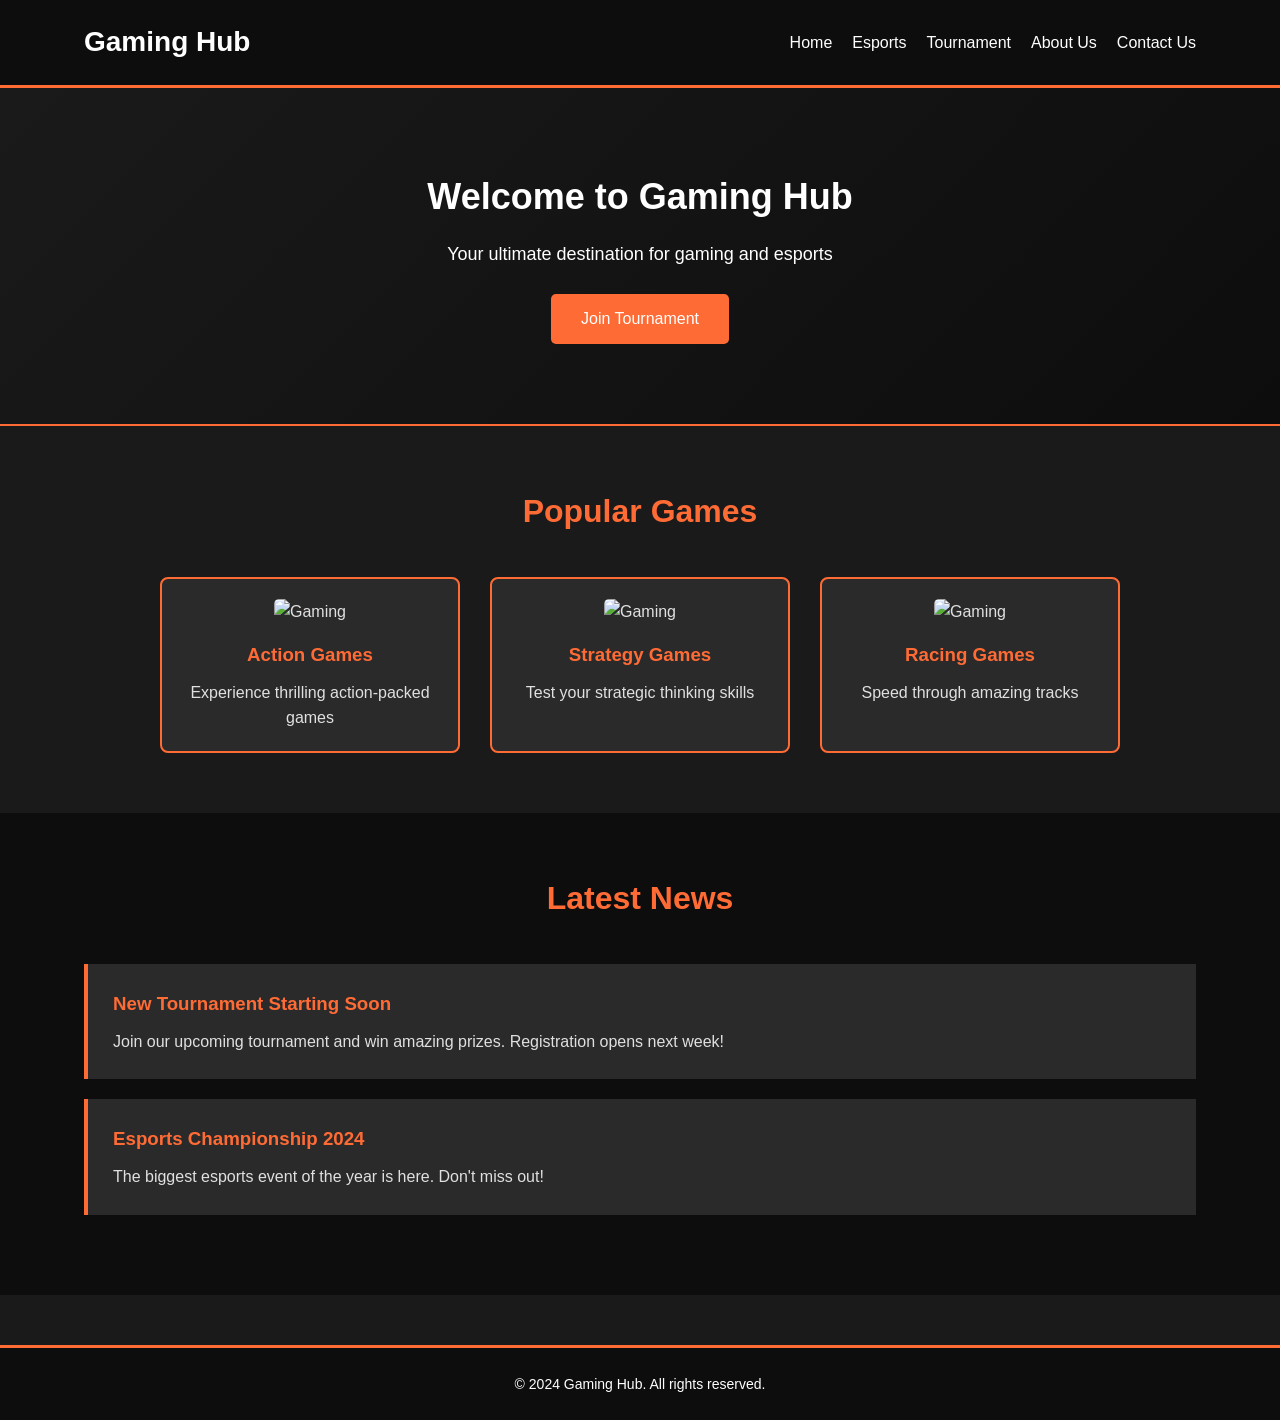
==== index.html @ fb3fbb1e "Project PUBG" ====
<!DOCTYPE html>
<html lang="en">
<head>
    <meta charset="UTF-8">
    <meta name="viewport" content="width=device-width, initial-scale=1.0">
    <title>Gaming Hub - Home</title>
    <link rel="stylesheet" href="style.css">
</head>
<body>
    <header>
        <div class="container">
            <h1>Gaming Hub</h1>
            <nav>
                <ul>
                    <li><a href="index.html">Home</a></li>
                    <li><a href="esports.html">Esports</a></li>
                    <li><a href="tournament.html">Tournament</a></li>
                    <li><a href="about.html">About Us</a></li>
                    <li><a href="contact.html">Contact Us</a></li>
                </ul>
            </nav>
        </div>
    </header>

    <main>
        <section class="hero">
            <div class="container">
                <h2>Welcome to Gaming Hub</h2>
                <p>Your ultimate destination for gaming and esports</p>
                <a href="tournament.html" class="btn">Join Tournament</a>
            </div>
        </section>

        <section class="features">
            <div class="container">
                <h2>Popular Games</h2>
                <div class="games">
                    <div class="game-card">
                        <img src="https://images.unsplash.com/photo-1542751371-adc38448a05e?w=400" alt="Gaming">
                        <h3>Action Games</h3>
                        <p>Experience thrilling action-packed games</p>
                    </div>
                    <div class="game-card">
                        <img src="https://images.unsplash.com/photo-1511512578047-dfb367046420?w=400" alt="Gaming">
                        <h3>Strategy Games</h3>
                        <p>Test your strategic thinking skills</p>
                    </div>
                    <div class="game-card">
                        <img src="https://images.unsplash.com/photo-1493711662062-fa541adb3fc8?w=400" alt="Gaming">
                        <h3>Racing Games</h3>
                        <p>Speed through amazing tracks</p>
                    </div>
                </div>
            </div>
        </section>

        <section class="news">
            <div class="container">
                <h2>Latest News</h2>
                <div class="news-item">
                    <h3>New Tournament Starting Soon</h3>
                    <p>Join our upcoming tournament and win amazing prizes. Registration opens next week!</p>
                </div>
                <div class="news-item">
                    <h3>Esports Championship 2024</h3>
                    <p>The biggest esports event of the year is here. Don't miss out!</p>
                </div>
            </div>
        </section>
    </main>

    <footer>
        <div class="container">
            <p>&copy; 2024 Gaming Hub. All rights reserved.</p>
        </div>
    </footer>
</body>
</html>
---- style.css ----
* {
    margin: 0;
    padding: 0;
    box-sizing: border-box;
}

body {
    font-family: Arial, sans-serif;
    line-height: 1.6;
    color: #e0e0e0;
    background-color: #1a1a1a;
}

.container {
    width: 90%;
    max-width: 1200px;
    margin: 0 auto;
    padding: 0 20px;
}

header {
    background-color: #0d0d0d;
    color: white;
    padding: 20px 0;
    border-bottom: 3px solid #ff6b35;
}

header .container {
    display: flex;
    justify-content: space-between;
    align-items: center;
}

header h1 {
    font-size: 28px;
}

nav ul {
    list-style: none;
    display: flex;
    gap: 20px;
}

nav a {
    color: white;
    text-decoration: none;
    font-size: 16px;
}

nav a:hover {
    color: #ff6b35;
}

.hero {
    background: linear-gradient(135deg, #1a1a1a 0%, #0d0d0d 100%);
    color: white;
    padding: 80px 0;
    text-align: center;
    border-bottom: 2px solid #ff6b35;
}

.hero h2 {
    font-size: 36px;
    margin-bottom: 15px;
}

.hero p {
    font-size: 18px;
    margin-bottom: 25px;
}

.btn {
    display: inline-block;
    background-color: #ff6b35;
    color: white;
    padding: 12px 30px;
    text-decoration: none;
    border-radius: 5px;
    font-size: 16px;
    border: none;
    cursor: pointer;
}

.btn:hover {
    background-color: #ff4500;
    transform: scale(1.05);
}

.features {
    padding: 60px 0;
    background-color: #1a1a1a;
}

.features h2 {
    text-align: center;
    font-size: 32px;
    margin-bottom: 40px;
    color: #ff6b35;
}

.games {
    display: flex;
    gap: 30px;
    flex-wrap: wrap;
    justify-content: center;
}

.game-card {
    background-color: #2a2a2a;
    border: 2px solid #ff6b35;
    border-radius: 8px;
    padding: 20px;
    width: 300px;
    text-align: center;
}

.game-card img {
    width: 100%;
    height: 200px;
    object-fit: cover;
    border-radius: 5px;
    margin-bottom: 15px;
}

.game-card h3 {
    color: #ff6b35;
    margin-bottom: 10px;
}

.news {
    padding: 60px 0;
    background-color: #0d0d0d;
}

.news h2 {
    text-align: center;
    font-size: 32px;
    margin-bottom: 40px;
    color: #ff6b35;
}

.news-item {
    background-color: #2a2a2a;
    padding: 25px;
    margin-bottom: 20px;
    border-left: 4px solid #ff6b35;
}

.news-item h3 {
    color: #ff6b35;
    margin-bottom: 10px;
}

.page-header {
    background: linear-gradient(135deg, #1a1a1a 0%, #0d0d0d 100%);
    color: white;
    padding: 50px 0;
    text-align: center;
    border-bottom: 2px solid #ff6b35;
}

.page-header h2 {
    font-size: 36px;
    margin-bottom: 10px;
}

.esports-content {
    padding: 60px 0;
    background-color: #1a1a1a;
}

.esports-info {
    display: flex;
    gap: 30px;
    margin-bottom: 50px;
    align-items: center;
}

.esports-info img {
    width: 400px;
    height: 300px;
    object-fit: cover;
    border-radius: 8px;
}

.info-text h3 {
    color: #ff6b35;
    font-size: 24px;
    margin-bottom: 15px;
}

.info-text p {
    margin-bottom: 15px;
    line-height: 1.8;
}

.teams h3 {
    text-align: center;
    font-size: 28px;
    margin-bottom: 30px;
    color: #ff6b35;
}

.team-list {
    display: flex;
    gap: 25px;
    justify-content: center;
    flex-wrap: wrap;
}

.team-card {
    background-color: #2a2a2a;
    padding: 20px;
    border-radius: 8px;
    text-align: center;
    width: 250px;
    border: 2px solid #ff6b35;
}

.team-card img {
    width: 100%;
    height: 180px;
    object-fit: cover;
    border-radius: 5px;
    margin-bottom: 15px;
}

.team-card h4 {
    color: #ff6b35;
    margin-bottom: 8px;
}

.cta-section {
    text-align: center;
    padding: 40px 0;
    background-color: #2a2a2a;
    margin-top: 50px;
    border-radius: 8px;
    border: 2px solid #ff6b35;
}

.cta-section h3 {
    font-size: 24px;
    margin-bottom: 15px;
    color: #ff6b35;
}

.tournament-content {
    padding: 60px 0;
    background-color: #1a1a1a;
}

.tournament-list {
    display: flex;
    gap: 30px;
    flex-wrap: wrap;
    justify-content: center;
    margin-bottom: 50px;
}

.tournament-card {
    background-color: #2a2a2a;
    border: 2px solid #ff6b35;
    border-radius: 8px;
    padding: 25px;
    width: 320px;
}

.tournament-card img {
    width: 100%;
    height: 180px;
    object-fit: cover;
    border-radius: 5px;
    margin-bottom: 15px;
}

.tournament-card h3 {
    color: #ff6b35;
    margin-bottom: 15px;
}

.tournament-card p {
    margin-bottom: 10px;
}

.rules-section {
    background-color: #2a2a2a;
    padding: 30px;
    border-radius: 8px;
    max-width: 800px;
    margin: 0 auto;
    border: 2px solid #ff6b35;
}

.rules-section h3 {
    color: #ff6b35;
    font-size: 24px;
    margin-bottom: 20px;
}

.rules-section ul {
    list-style-position: inside;
    line-height: 2;
}

.rules-section li {
    margin-bottom: 10px;
}

.about-content {
    padding: 60px 0;
    background-color: #1a1a1a;
}

.about-section {
    display: flex;
    gap: 30px;
    margin-bottom: 50px;
    align-items: center;
}

.about-section img {
    width: 400px;
    height: 300px;
    object-fit: cover;
    border-radius: 8px;
}

.about-text h3 {
    color: #ff6b35;
    font-size: 24px;
    margin-bottom: 15px;
}

.about-text p {
    margin-bottom: 15px;
    line-height: 1.8;
}

.mission-section {
    background-color: #2a2a2a;
    padding: 30px;
    border-radius: 8px;
    margin-bottom: 50px;
    text-align: center;
    border: 2px solid #ff6b35;
}

.mission-section h3 {
    color: #ff6b35;
    font-size: 24px;
    margin-bottom: 15px;
}

.values h3 {
    text-align: center;
    font-size: 28px;
    margin-bottom: 30px;
    color: #ff6b35;
}

.values-list {
    display: flex;
    gap: 25px;
    justify-content: center;
    flex-wrap: wrap;
}

.value-item {
    background-color: #2a2a2a;
    padding: 25px;
    border-radius: 8px;
    width: 280px;
    text-align: center;
    border: 2px solid #ff6b35;
}

.value-item h4 {
    color: #ff6b35;
    margin-bottom: 10px;
    font-size: 20px;
}

.contact-content {
    padding: 60px 0;
    background-color: #1a1a1a;
}

.contact-wrapper {
    display: flex;
    gap: 40px;
    flex-wrap: wrap;
}

.contact-info {
    flex: 1;
    min-width: 300px;
}

.contact-info h3 {
    color: #ff6b35;
    font-size: 24px;
    margin-bottom: 20px;
}

.contact-info p {
    margin-bottom: 15px;
    line-height: 1.8;
}

.contact-info img {
    width: 100%;
    max-width: 400px;
    height: 250px;
    object-fit: cover;
    border-radius: 8px;
    margin-top: 20px;
}

.contact-form {
    flex: 1;
    min-width: 300px;
    background-color: #2a2a2a;
    padding: 30px;
    border-radius: 8px;
    border: 2px solid #ff6b35;
}

.contact-form h3 {
    color: #ff6b35;
    font-size: 24px;
    margin-bottom: 20px;
}

.form-group {
    margin-bottom: 20px;
}

.form-group label {
    display: block;
    margin-bottom: 8px;
    color: #ff6b35;
    font-weight: bold;
}

.form-group input,
.form-group textarea {
    width: 100%;
    padding: 10px;
    border: 2px solid #ff6b35;
    border-radius: 5px;
    font-size: 16px;
    font-family: Arial, sans-serif;
    background-color: #1a1a1a;
    color: #e0e0e0;
}

.form-group textarea {
    resize: vertical;
}

footer {
    background-color: #0d0d0d;
    color: white;
    text-align: center;
    padding: 25px 0;
    margin-top: 50px;
    border-top: 3px solid #ff6b35;
}

footer p {
    font-size: 14px;
}
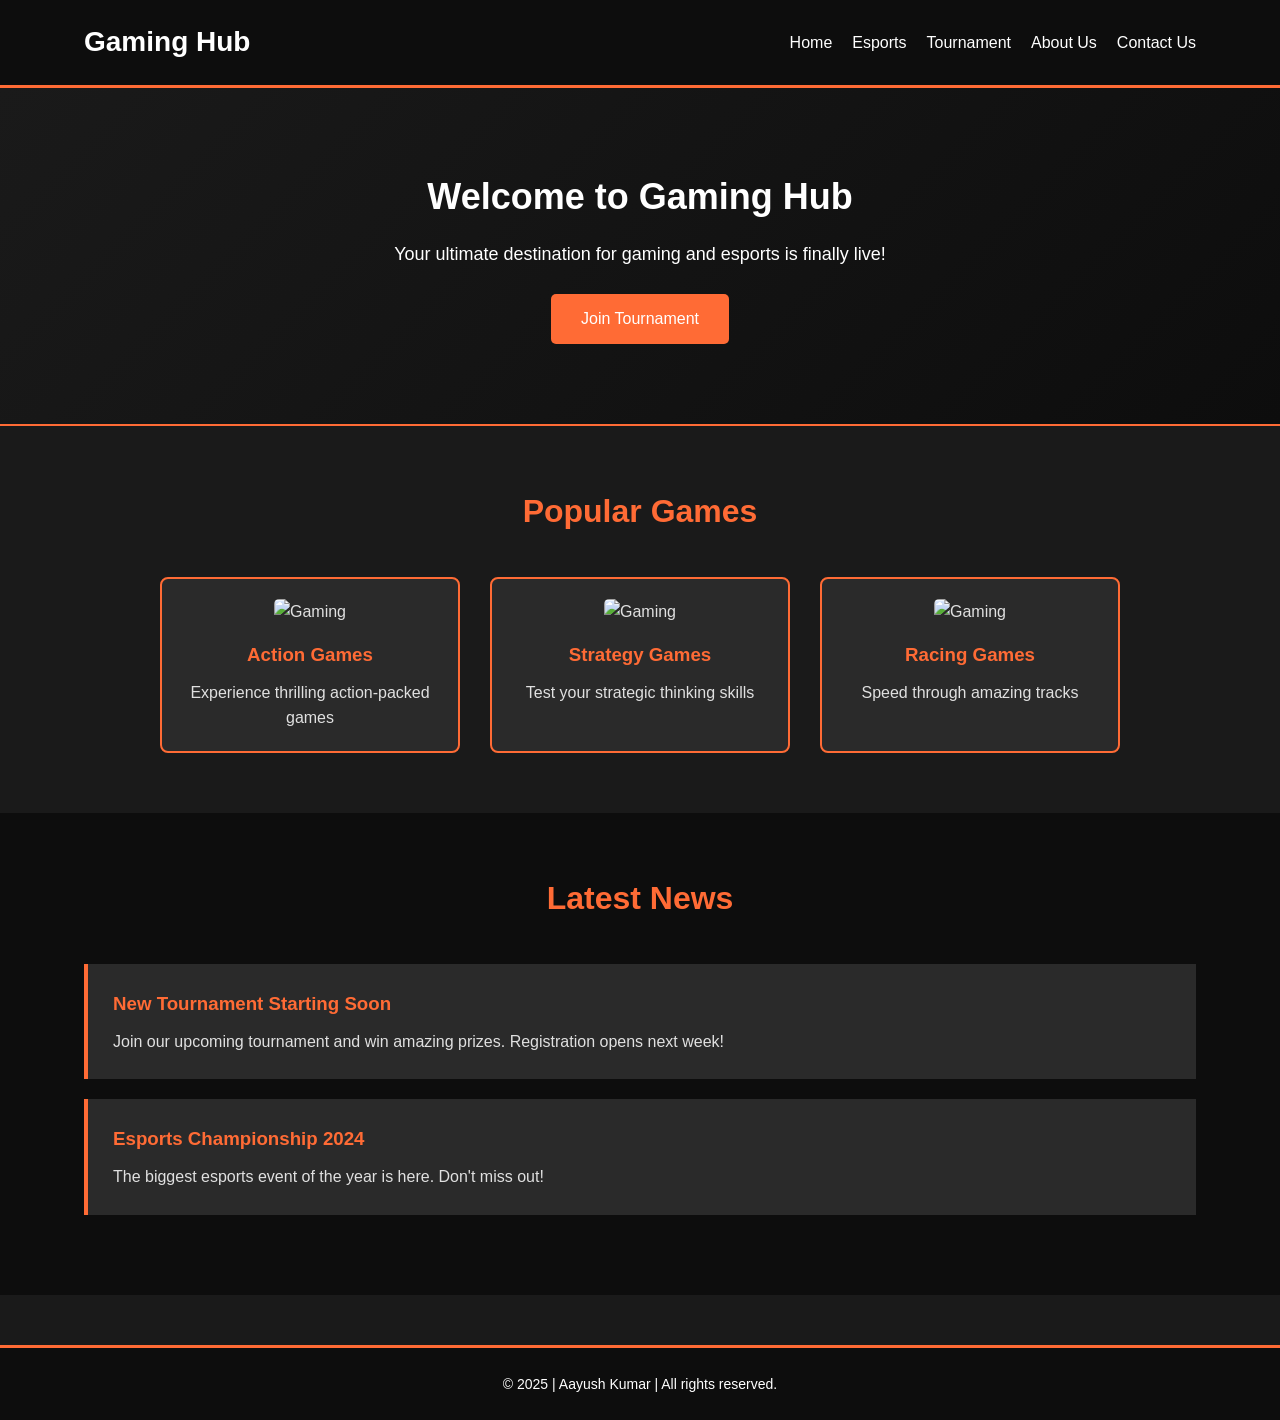
==== commit 00172b95: "Update homepage and contact page styles" ====
--- a/index.html
+++ b/index.html
@@ -26,7 +26,7 @@
         <section class="hero">
             <div class="container">
                 <h2>Welcome to Gaming Hub</h2>
-                <p>Your ultimate destination for gaming and esports</p>
+                <p>Your ultimate destination for gaming and esports is finally live!</p>
                 <a href="tournament.html" class="btn">Join Tournament</a>
             </div>
         </section>
@@ -71,7 +71,7 @@
 
     <footer>
         <div class="container">
-            <p>&copy; 2024 Gaming Hub. All rights reserved.</p>
+            <p>&copy; 2025 | Aayush Kumar | All rights reserved.</p>
         </div>
     </footer>
 </body>
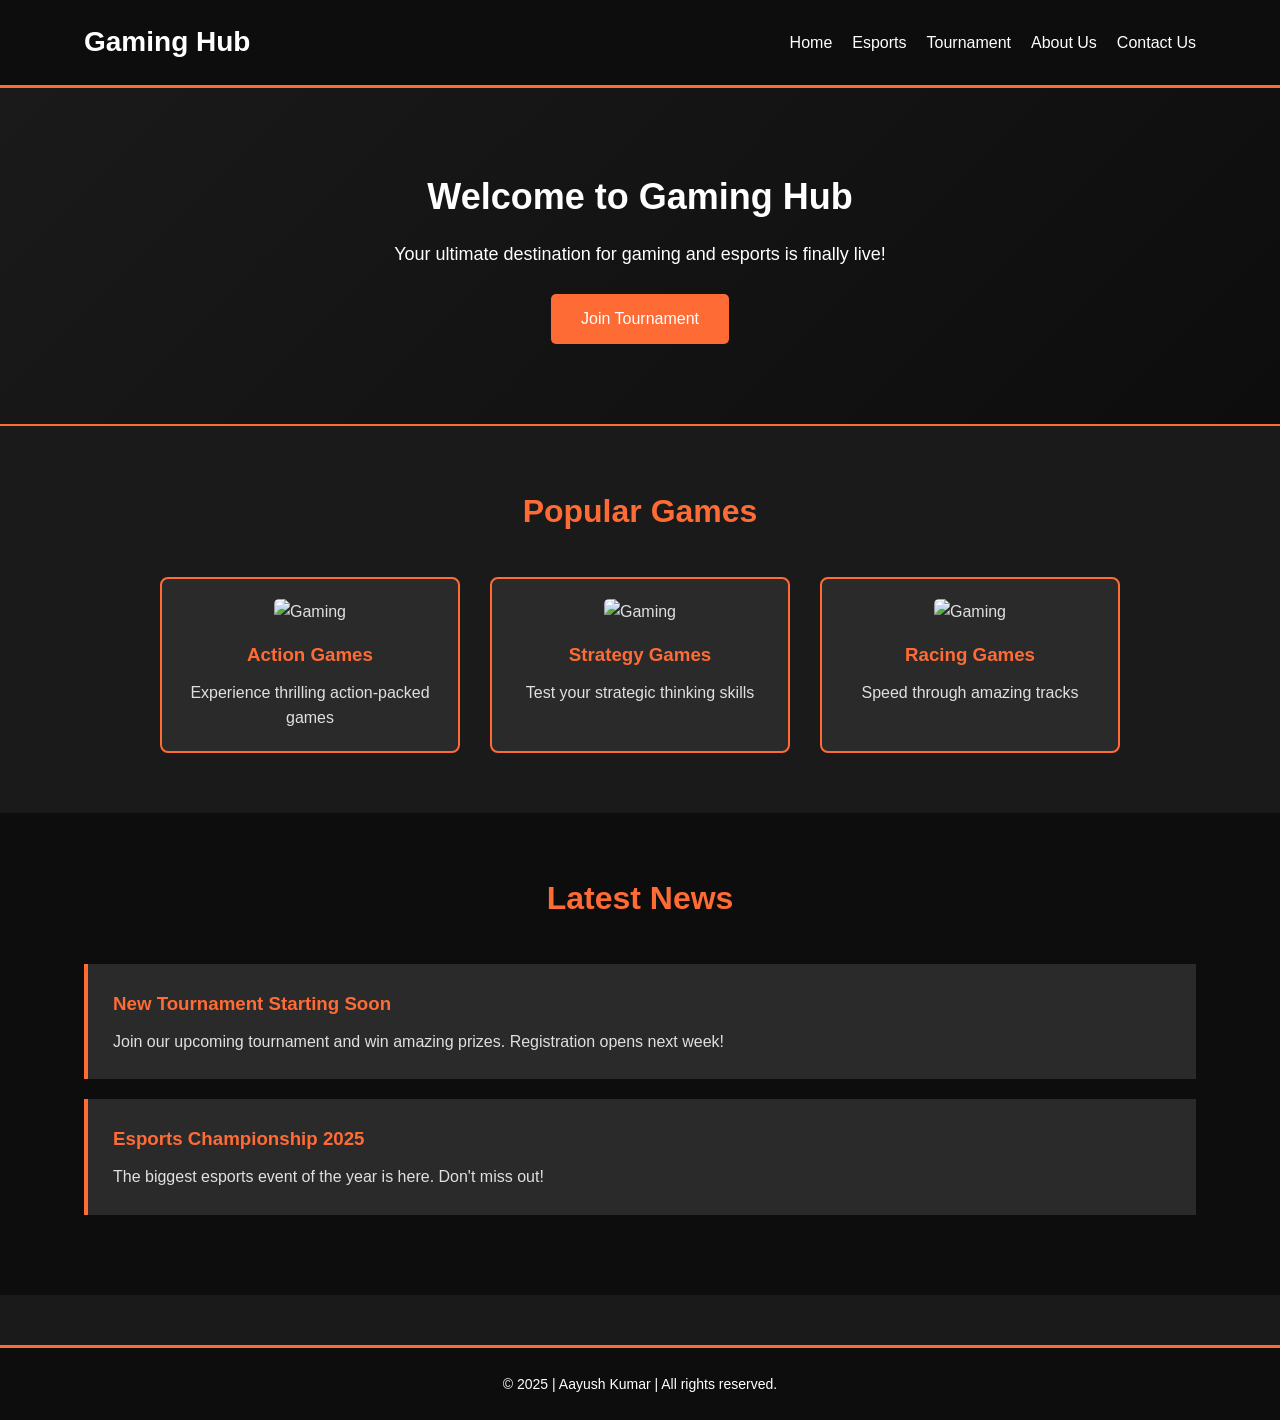
==== commit 68657dc3: "Updated new ideas" ====
--- a/index.html
+++ b/index.html
@@ -62,7 +62,7 @@
                     <p>Join our upcoming tournament and win amazing prizes. Registration opens next week!</p>
                 </div>
                 <div class="news-item">
-                    <h3>Esports Championship 2024</h3>
+                    <h3>Esports Championship 2025</h3>
                     <p>The biggest esports event of the year is here. Don't miss out!</p>
                 </div>
             </div>
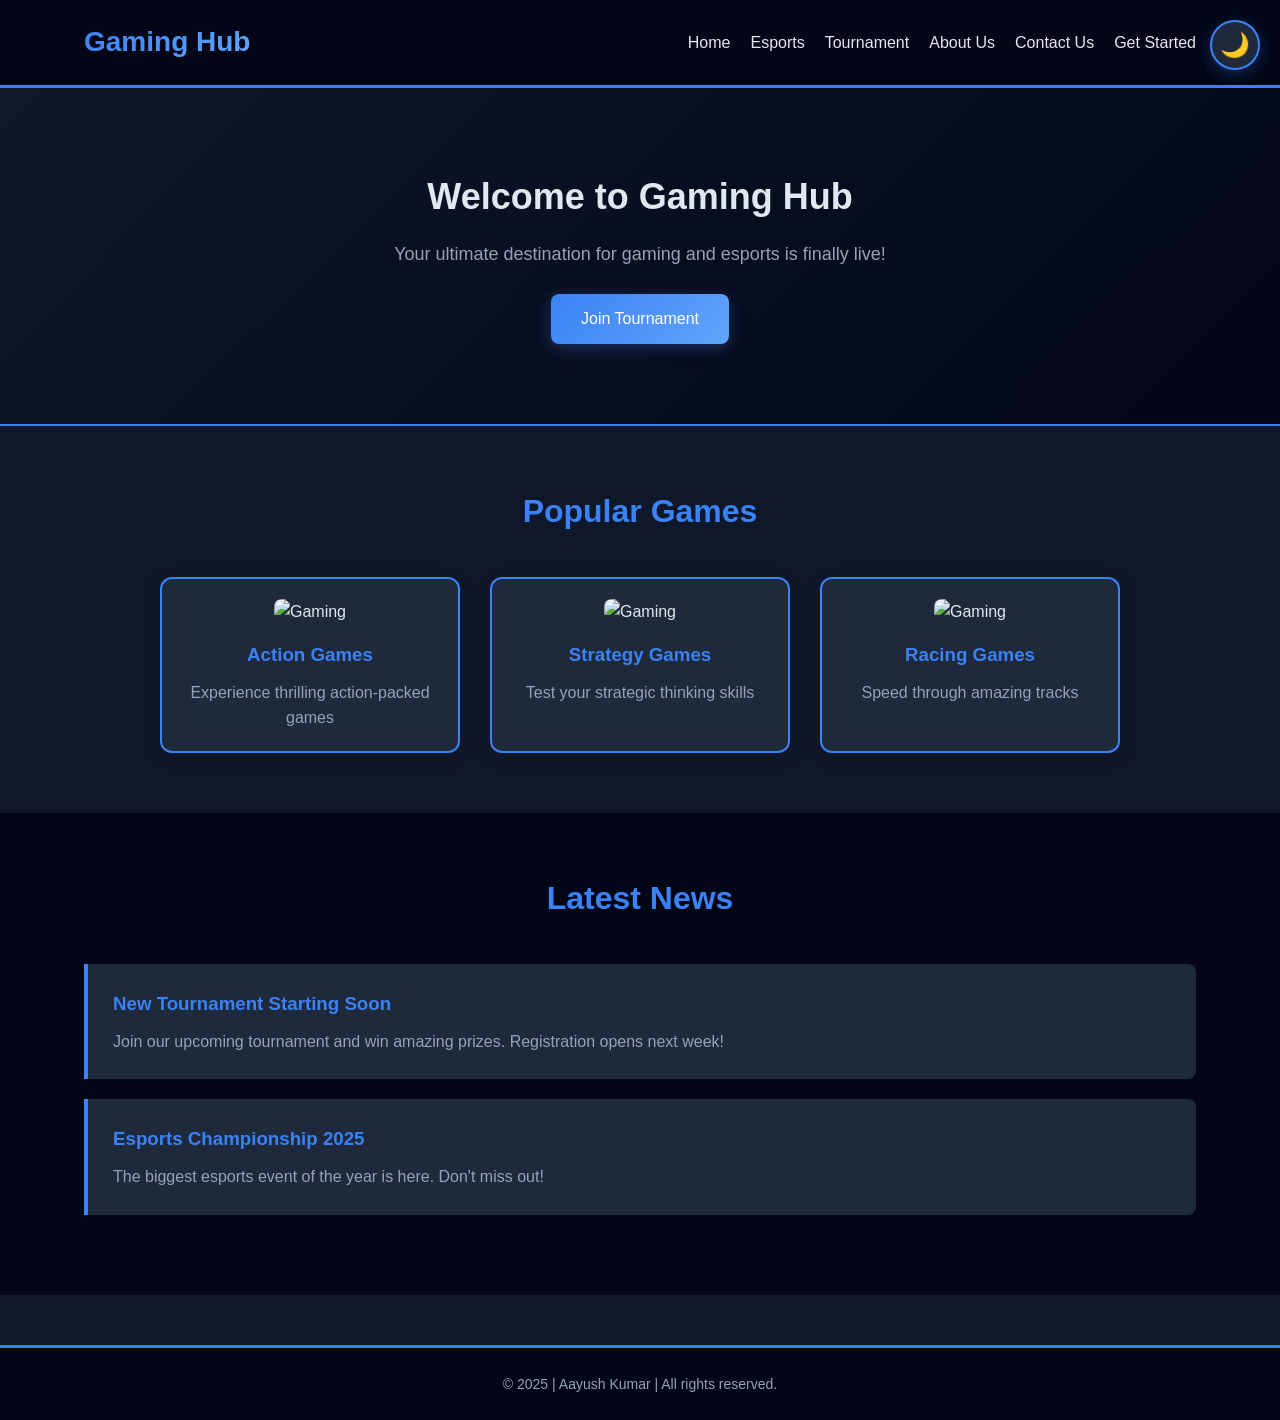
==== commit b7733ee4: "added dark mode feature" ====
--- a/index.html
+++ b/index.html
@@ -1,11 +1,13 @@
 <!DOCTYPE html>
 <html lang="en">
+
 <head>
     <meta charset="UTF-8">
     <meta name="viewport" content="width=device-width, initial-scale=1.0">
     <title>Gaming Hub - Home</title>
     <link rel="stylesheet" href="style.css">
 </head>
+
 <body>
     <header>
         <div class="container">
@@ -17,6 +19,7 @@
                     <li><a href="tournament.html">Tournament</a></li>
                     <li><a href="about.html">About Us</a></li>
                     <li><a href="contact.html">Contact Us</a></li>
+                    <li><a href="register.html">Get Started</a></li>
                 </ul>
             </nav>
         </div>
@@ -74,6 +77,7 @@
             <p>&copy; 2025 | Aayush Kumar | All rights reserved.</p>
         </div>
     </footer>
+    <script src="script.js"></script>
 </body>
-</html>
 
+</html>
--- a/style.css
+++ b/style.css
@@ -1,3 +1,24 @@
+/* CSS Variables for theme colors */
+:root {
+    --primary: #3b82f6;
+    --primary-hover: #60a5fa;
+    --bg-dark: #0f172a;
+    --bg-darker: #020617;
+    --bg-card: #1e293b;
+    --text-light: #e2e8f0;
+    --text-muted: #94a3b8;
+    --transition: all 0.3s ease;
+}
+
+/* Light mode variables */
+body.light-mode {
+    --bg-dark: #f1f5f9;
+    --bg-darker: #e2e8f0;
+    --bg-card: #ffffff;
+    --text-light: #1e293b;
+    --text-muted: #475569;
+}
+
 * {
     margin: 0;
     padding: 0;
@@ -5,10 +26,36 @@
 }
 
 body {
-    font-family: Arial, sans-serif;
+    font-family: 'Segoe UI', Arial, sans-serif;
     line-height: 1.6;
-    color: #e0e0e0;
-    background-color: #1a1a1a;
+    color: var(--text-light);
+    background-color: var(--bg-dark);
+    transition: var(--transition);
+}
+
+/* Theme Toggle Button */
+#theme-toggle {
+    position: fixed;
+    top: 20px;
+    right: 20px;
+    z-index: 1000;
+    width: 50px;
+    height: 50px;
+    border-radius: 50%;
+    border: 2px solid var(--primary);
+    background: var(--bg-card);
+    cursor: pointer;
+    font-size: 24px;
+    display: flex;
+    align-items: center;
+    justify-content: center;
+    box-shadow: 0 4px 15px rgba(59, 130, 246, 0.3);
+    transition: var(--transition);
+}
+
+#theme-toggle:hover {
+    transform: scale(1.1) rotate(15deg);
+    box-shadow: 0 6px 20px rgba(59, 130, 246, 0.5);
 }
 
 .container {
@@ -19,10 +66,11 @@
 }
 
 header {
-    background-color: #0d0d0d;
-    color: white;
+    background-color: var(--bg-darker);
+    color: var(--text-light);
     padding: 20px 0;
-    border-bottom: 3px solid #ff6b35;
+    border-bottom: 3px solid var(--primary);
+    transition: var(--transition);
 }
 
 header .container {
@@ -33,6 +81,10 @@
 
 header h1 {
     font-size: 28px;
+    background: linear-gradient(135deg, var(--primary), var(--primary-hover));
+    -webkit-background-clip: text;
+    -webkit-text-fill-color: transparent;
+    background-clip: text;
 }
 
 nav ul {
@@ -42,21 +94,39 @@
 }
 
 nav a {
-    color: white;
+    color: var(--text-light);
     text-decoration: none;
     font-size: 16px;
+    transition: var(--transition);
+    position: relative;
+}
+
+nav a::after {
+    content: '';
+    position: absolute;
+    bottom: -5px;
+    left: 0;
+    width: 0;
+    height: 2px;
+    background: var(--primary);
+    transition: var(--transition);
+}
+
+nav a:hover::after {
+    width: 100%;
 }
 
 nav a:hover {
-    color: #ff6b35;
+    color: var(--primary);
 }
 
 .hero {
-    background: linear-gradient(135deg, #1a1a1a 0%, #0d0d0d 100%);
-    color: white;
+    background: linear-gradient(135deg, var(--bg-dark) 0%, var(--bg-darker) 100%);
+    color: var(--text-light);
     padding: 80px 0;
     text-align: center;
-    border-bottom: 2px solid #ff6b35;
+    border-bottom: 2px solid var(--primary);
+    transition: var(--transition);
 }
 
 .hero h2 {
@@ -67,35 +137,39 @@
 .hero p {
     font-size: 18px;
     margin-bottom: 25px;
+    color: var(--text-muted);
 }
 
 .btn {
     display: inline-block;
-    background-color: #ff6b35;
+    background: linear-gradient(135deg, var(--primary), var(--primary-hover));
     color: white;
     padding: 12px 30px;
     text-decoration: none;
-    border-radius: 5px;
+    border-radius: 8px;
     font-size: 16px;
     border: none;
     cursor: pointer;
+    transition: var(--transition);
+    box-shadow: 0 4px 15px rgba(59, 130, 246, 0.3);
 }
 
 .btn:hover {
-    background-color: #ff4500;
-    transform: scale(1.05);
+    transform: translateY(-3px) scale(1.02);
+    box-shadow: 0 8px 25px rgba(59, 130, 246, 0.5);
 }
 
 .features {
     padding: 60px 0;
-    background-color: #1a1a1a;
+    background-color: var(--bg-dark);
+    transition: var(--transition);
 }
 
 .features h2 {
     text-align: center;
     font-size: 32px;
     margin-bottom: 40px;
-    color: #ff6b35;
+    color: var(--primary);
 }
 
 .games {
@@ -106,57 +180,86 @@
 }
 
 .game-card {
-    background-color: #2a2a2a;
-    border: 2px solid #ff6b35;
-    border-radius: 8px;
+    background-color: var(--bg-card);
+    border: 2px solid var(--primary);
+    border-radius: 12px;
     padding: 20px;
     width: 300px;
     text-align: center;
+    transition: var(--transition);
+    box-shadow: 0 4px 20px rgba(0, 0, 0, 0.1);
+}
+
+.game-card:hover {
+    transform: translateY(-10px);
+    box-shadow: 0 15px 40px rgba(59, 130, 246, 0.2);
 }
 
 .game-card img {
     width: 100%;
     height: 200px;
     object-fit: cover;
-    border-radius: 5px;
-    margin-bottom: 15px;
+    border-radius: 8px;
+    margin-bottom: 15px;
+    transition: var(--transition);
+}
+
+.game-card:hover img {
+    transform: scale(1.05);
 }
 
 .game-card h3 {
-    color: #ff6b35;
+    color: var(--primary);
     margin-bottom: 10px;
+}
+
+.game-card p {
+    color: var(--text-muted);
 }
 
 .news {
     padding: 60px 0;
-    background-color: #0d0d0d;
+    background-color: var(--bg-darker);
+    transition: var(--transition);
 }
 
 .news h2 {
     text-align: center;
     font-size: 32px;
     margin-bottom: 40px;
-    color: #ff6b35;
+    color: var(--primary);
 }
 
 .news-item {
-    background-color: #2a2a2a;
+    background-color: var(--bg-card);
     padding: 25px;
     margin-bottom: 20px;
-    border-left: 4px solid #ff6b35;
+    border-left: 4px solid var(--primary);
+    border-radius: 0 8px 8px 0;
+    transition: var(--transition);
+}
+
+.news-item:hover {
+    transform: translateX(10px);
+    box-shadow: 0 5px 20px rgba(59, 130, 246, 0.15);
 }
 
 .news-item h3 {
-    color: #ff6b35;
+    color: var(--primary);
     margin-bottom: 10px;
 }
 
+.news-item p {
+    color: var(--text-muted);
+}
+
 .page-header {
-    background: linear-gradient(135deg, #1a1a1a 0%, #0d0d0d 100%);
-    color: white;
+    background: linear-gradient(135deg, var(--bg-dark) 0%, var(--bg-darker) 100%);
+    color: var(--text-light);
     padding: 50px 0;
     text-align: center;
-    border-bottom: 2px solid #ff6b35;
+    border-bottom: 2px solid var(--primary);
+    transition: var(--transition);
 }
 
 .page-header h2 {
@@ -164,9 +267,14 @@
     margin-bottom: 10px;
 }
 
+.page-header p {
+    color: var(--text-muted);
+}
+
 .esports-content {
     padding: 60px 0;
-    background-color: #1a1a1a;
+    background-color: var(--bg-dark);
+    transition: var(--transition);
 }
 
 .esports-info {
@@ -180,11 +288,12 @@
     width: 400px;
     height: 300px;
     object-fit: cover;
-    border-radius: 8px;
+    border-radius: 12px;
+    box-shadow: 0 10px 30px rgba(0, 0, 0, 0.2);
 }
 
 .info-text h3 {
-    color: #ff6b35;
+    color: var(--primary);
     font-size: 24px;
     margin-bottom: 15px;
 }
@@ -192,13 +301,14 @@
 .info-text p {
     margin-bottom: 15px;
     line-height: 1.8;
+    color: var(--text-muted);
 }
 
 .teams h3 {
     text-align: center;
     font-size: 28px;
     margin-bottom: 30px;
-    color: #ff6b35;
+    color: var(--primary);
 }
 
 .team-list {
@@ -209,45 +319,62 @@
 }
 
 .team-card {
-    background-color: #2a2a2a;
+    background-color: var(--bg-card);
     padding: 20px;
-    border-radius: 8px;
+    border-radius: 12px;
     text-align: center;
     width: 250px;
-    border: 2px solid #ff6b35;
+    border: 2px solid var(--primary);
+    transition: var(--transition);
+}
+
+.team-card:hover {
+    transform: translateY(-8px);
+    box-shadow: 0 15px 40px rgba(59, 130, 246, 0.2);
 }
 
 .team-card img {
     width: 100%;
     height: 180px;
     object-fit: cover;
-    border-radius: 5px;
+    border-radius: 8px;
     margin-bottom: 15px;
 }
 
 .team-card h4 {
-    color: #ff6b35;
+    color: var(--primary);
     margin-bottom: 8px;
 }
 
+.team-card p {
+    color: var(--text-muted);
+}
+
 .cta-section {
     text-align: center;
     padding: 40px 0;
-    background-color: #2a2a2a;
+    background-color: var(--bg-card);
     margin-top: 50px;
-    border-radius: 8px;
-    border: 2px solid #ff6b35;
+    border-radius: 12px;
+    border: 2px solid var(--primary);
+    transition: var(--transition);
 }
 
 .cta-section h3 {
     font-size: 24px;
     margin-bottom: 15px;
-    color: #ff6b35;
+    color: var(--primary);
+}
+
+.cta-section p {
+    color: var(--text-muted);
+    margin-bottom: 20px;
 }
 
 .tournament-content {
     padding: 60px 0;
-    background-color: #1a1a1a;
+    background-color: var(--bg-dark);
+    transition: var(--transition);
 }
 
 .tournament-list {
@@ -259,41 +386,49 @@
 }
 
 .tournament-card {
-    background-color: #2a2a2a;
-    border: 2px solid #ff6b35;
-    border-radius: 8px;
+    background-color: var(--bg-card);
+    border: 2px solid var(--primary);
+    border-radius: 12px;
     padding: 25px;
     width: 320px;
+    transition: var(--transition);
+}
+
+.tournament-card:hover {
+    transform: translateY(-8px);
+    box-shadow: 0 15px 40px rgba(59, 130, 246, 0.2);
 }
 
 .tournament-card img {
     width: 100%;
     height: 180px;
     object-fit: cover;
-    border-radius: 5px;
+    border-radius: 8px;
     margin-bottom: 15px;
 }
 
 .tournament-card h3 {
-    color: #ff6b35;
+    color: var(--primary);
     margin-bottom: 15px;
 }
 
 .tournament-card p {
     margin-bottom: 10px;
+    color: var(--text-muted);
 }
 
 .rules-section {
-    background-color: #2a2a2a;
+    background-color: var(--bg-card);
     padding: 30px;
-    border-radius: 8px;
+    border-radius: 12px;
     max-width: 800px;
     margin: 0 auto;
-    border: 2px solid #ff6b35;
+    border: 2px solid var(--primary);
+    transition: var(--transition);
 }
 
 .rules-section h3 {
-    color: #ff6b35;
+    color: var(--primary);
     font-size: 24px;
     margin-bottom: 20px;
 }
@@ -301,6 +436,7 @@
 .rules-section ul {
     list-style-position: inside;
     line-height: 2;
+    color: var(--text-muted);
 }
 
 .rules-section li {
@@ -309,7 +445,8 @@
 
 .about-content {
     padding: 60px 0;
-    background-color: #1a1a1a;
+    background-color: var(--bg-dark);
+    transition: var(--transition);
 }
 
 .about-section {
@@ -323,11 +460,12 @@
     width: 400px;
     height: 300px;
     object-fit: cover;
-    border-radius: 8px;
+    border-radius: 12px;
+    box-shadow: 0 10px 30px rgba(0, 0, 0, 0.2);
 }
 
 .about-text h3 {
-    color: #ff6b35;
+    color: var(--primary);
     font-size: 24px;
     margin-bottom: 15px;
 }
@@ -335,28 +473,34 @@
 .about-text p {
     margin-bottom: 15px;
     line-height: 1.8;
+    color: var(--text-muted);
 }
 
 .mission-section {
-    background-color: #2a2a2a;
+    background-color: var(--bg-card);
     padding: 30px;
-    border-radius: 8px;
+    border-radius: 12px;
     margin-bottom: 50px;
     text-align: center;
-    border: 2px solid #ff6b35;
+    border: 2px solid var(--primary);
+    transition: var(--transition);
 }
 
 .mission-section h3 {
-    color: #ff6b35;
-    font-size: 24px;
-    margin-bottom: 15px;
+    color: var(--primary);
+    font-size: 24px;
+    margin-bottom: 15px;
+}
+
+.mission-section p {
+    color: var(--text-muted);
 }
 
 .values h3 {
     text-align: center;
     font-size: 28px;
     margin-bottom: 30px;
-    color: #ff6b35;
+    color: var(--primary);
 }
 
 .values-list {
@@ -367,23 +511,34 @@
 }
 
 .value-item {
-    background-color: #2a2a2a;
+    background-color: var(--bg-card);
     padding: 25px;
-    border-radius: 8px;
+    border-radius: 12px;
     width: 280px;
     text-align: center;
-    border: 2px solid #ff6b35;
+    border: 2px solid var(--primary);
+    transition: var(--transition);
+}
+
+.value-item:hover {
+    transform: translateY(-8px);
+    box-shadow: 0 15px 40px rgba(59, 130, 246, 0.2);
 }
 
 .value-item h4 {
-    color: #ff6b35;
+    color: var(--primary);
     margin-bottom: 10px;
     font-size: 20px;
 }
 
+.value-item p {
+    color: var(--text-muted);
+}
+
 .contact-content {
     padding: 60px 0;
-    background-color: #1a1a1a;
+    background-color: var(--bg-dark);
+    transition: var(--transition);
 }
 
 .contact-wrapper {
@@ -398,7 +553,7 @@
 }
 
 .contact-info h3 {
-    color: #ff6b35;
+    color: var(--primary);
     font-size: 24px;
     margin-bottom: 20px;
 }
@@ -406,6 +561,7 @@
 .contact-info p {
     margin-bottom: 15px;
     line-height: 1.8;
+    color: var(--text-muted);
 }
 
 .contact-info img {
@@ -413,21 +569,23 @@
     max-width: 400px;
     height: 250px;
     object-fit: cover;
-    border-radius: 8px;
+    border-radius: 12px;
     margin-top: 20px;
+    box-shadow: 0 10px 30px rgba(0, 0, 0, 0.2);
 }
 
 .contact-form {
     flex: 1;
     min-width: 300px;
-    background-color: #2a2a2a;
+    background-color: var(--bg-card);
     padding: 30px;
-    border-radius: 8px;
-    border: 2px solid #ff6b35;
+    border-radius: 12px;
+    border: 2px solid var(--primary);
+    transition: var(--transition);
 }
 
 .contact-form h3 {
-    color: #ff6b35;
+    color: var(--primary);
     font-size: 24px;
     margin-bottom: 20px;
 }
@@ -439,20 +597,27 @@
 .form-group label {
     display: block;
     margin-bottom: 8px;
-    color: #ff6b35;
+    color: var(--primary);
     font-weight: bold;
 }
 
 .form-group input,
 .form-group textarea {
     width: 100%;
-    padding: 10px;
-    border: 2px solid #ff6b35;
-    border-radius: 5px;
+    padding: 12px;
+    border: 2px solid var(--primary);
+    border-radius: 8px;
     font-size: 16px;
-    font-family: Arial, sans-serif;
-    background-color: #1a1a1a;
-    color: #e0e0e0;
+    font-family: 'Segoe UI', Arial, sans-serif;
+    background-color: var(--bg-dark);
+    color: var(--text-light);
+    transition: var(--transition);
+}
+
+.form-group input:focus,
+.form-group textarea:focus {
+    outline: none;
+    box-shadow: 0 0 0 3px rgba(59, 130, 246, 0.3);
 }
 
 .form-group textarea {
@@ -460,15 +625,151 @@
 }
 
 footer {
-    background-color: #0d0d0d;
-    color: white;
+    background-color: var(--bg-darker);
+    color: var(--text-light);
     text-align: center;
     padding: 25px 0;
     margin-top: 50px;
-    border-top: 3px solid #ff6b35;
+    border-top: 3px solid var(--primary);
+    transition: var(--transition);
 }
 
 footer p {
     font-size: 14px;
-}
-
+    color: var(--text-muted);
+}
+
+/* Registration Page Styles */
+.register-content {
+    padding: 60px 0;
+    background-color: var(--bg-dark);
+    transition: var(--transition);
+}
+
+.register-wrapper {
+    display: flex;
+    gap: 40px;
+    flex-wrap: wrap;
+    align-items: flex-start;
+}
+
+.register-info {
+    flex: 1;
+    min-width: 300px;
+}
+
+.register-info h3 {
+    color: var(--primary);
+    font-size: 28px;
+    margin-bottom: 25px;
+}
+
+.benefits-list {
+    display: flex;
+    flex-direction: column;
+    gap: 20px;
+}
+
+.benefit-item {
+    background-color: var(--bg-card);
+    padding: 20px;
+    border-radius: 12px;
+    border-left: 4px solid var(--primary);
+    transition: var(--transition);
+}
+
+.benefit-item:hover {
+    transform: translateX(10px);
+    box-shadow: 0 5px 20px rgba(59, 130, 246, 0.15);
+}
+
+.benefit-item h4 {
+    color: var(--primary);
+    font-size: 18px;
+    margin-bottom: 8px;
+}
+
+.benefit-item p {
+    color: var(--text-muted);
+    font-size: 14px;
+}
+
+.register-form {
+    flex: 1;
+    min-width: 350px;
+    background-color: var(--bg-card);
+    padding: 35px;
+    border-radius: 12px;
+    border: 2px solid var(--primary);
+    transition: var(--transition);
+}
+
+.register-form h3 {
+    color: var(--primary);
+    font-size: 24px;
+    margin-bottom: 25px;
+    text-align: center;
+}
+
+.form-group select {
+    width: 100%;
+    padding: 12px;
+    border: 2px solid var(--primary);
+    border-radius: 8px;
+    font-size: 16px;
+    font-family: 'Segoe UI', Arial, sans-serif;
+    background-color: var(--bg-dark);
+    color: var(--text-light);
+    transition: var(--transition);
+    cursor: pointer;
+}
+
+.form-group select:focus {
+    outline: none;
+    box-shadow: 0 0 0 3px rgba(59, 130, 246, 0.3);
+}
+
+.checkbox-group {
+    display: flex;
+    align-items: center;
+    gap: 10px;
+}
+
+.checkbox-group input[type="checkbox"] {
+    width: 20px;
+    height: 20px;
+    accent-color: var(--primary);
+    cursor: pointer;
+}
+
+.checkbox-group label {
+    color: var(--text-muted);
+    font-size: 14px;
+    font-weight: normal;
+    margin-bottom: 0;
+}
+
+.btn-full {
+    width: 100%;
+    padding: 15px;
+    font-size: 18px;
+    margin-top: 10px;
+}
+
+.login-link {
+    text-align: center;
+    margin-top: 20px;
+    color: var(--text-muted);
+}
+
+.login-link a {
+    color: var(--primary);
+    text-decoration: none;
+    font-weight: bold;
+    transition: var(--transition);
+}
+
+.login-link a:hover {
+    color: var(--primary-hover);
+    text-decoration: underline;
+}
